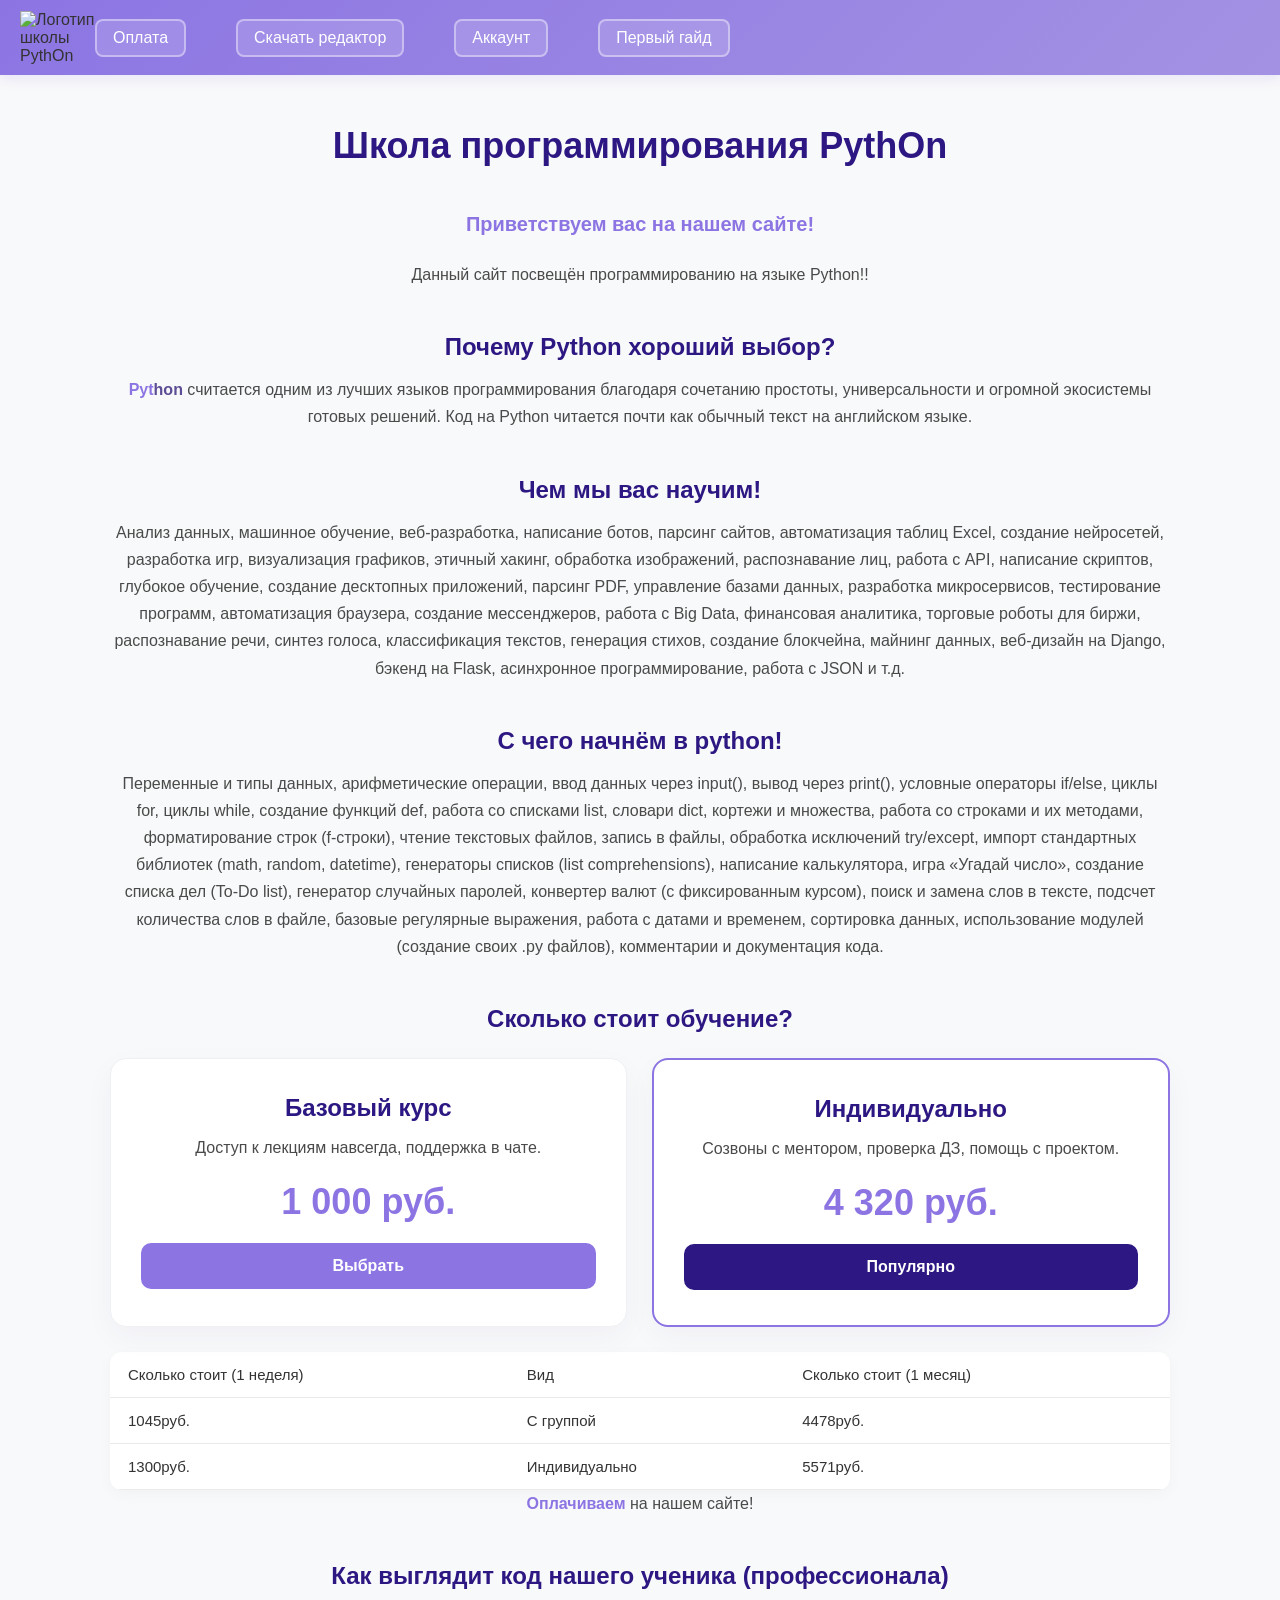
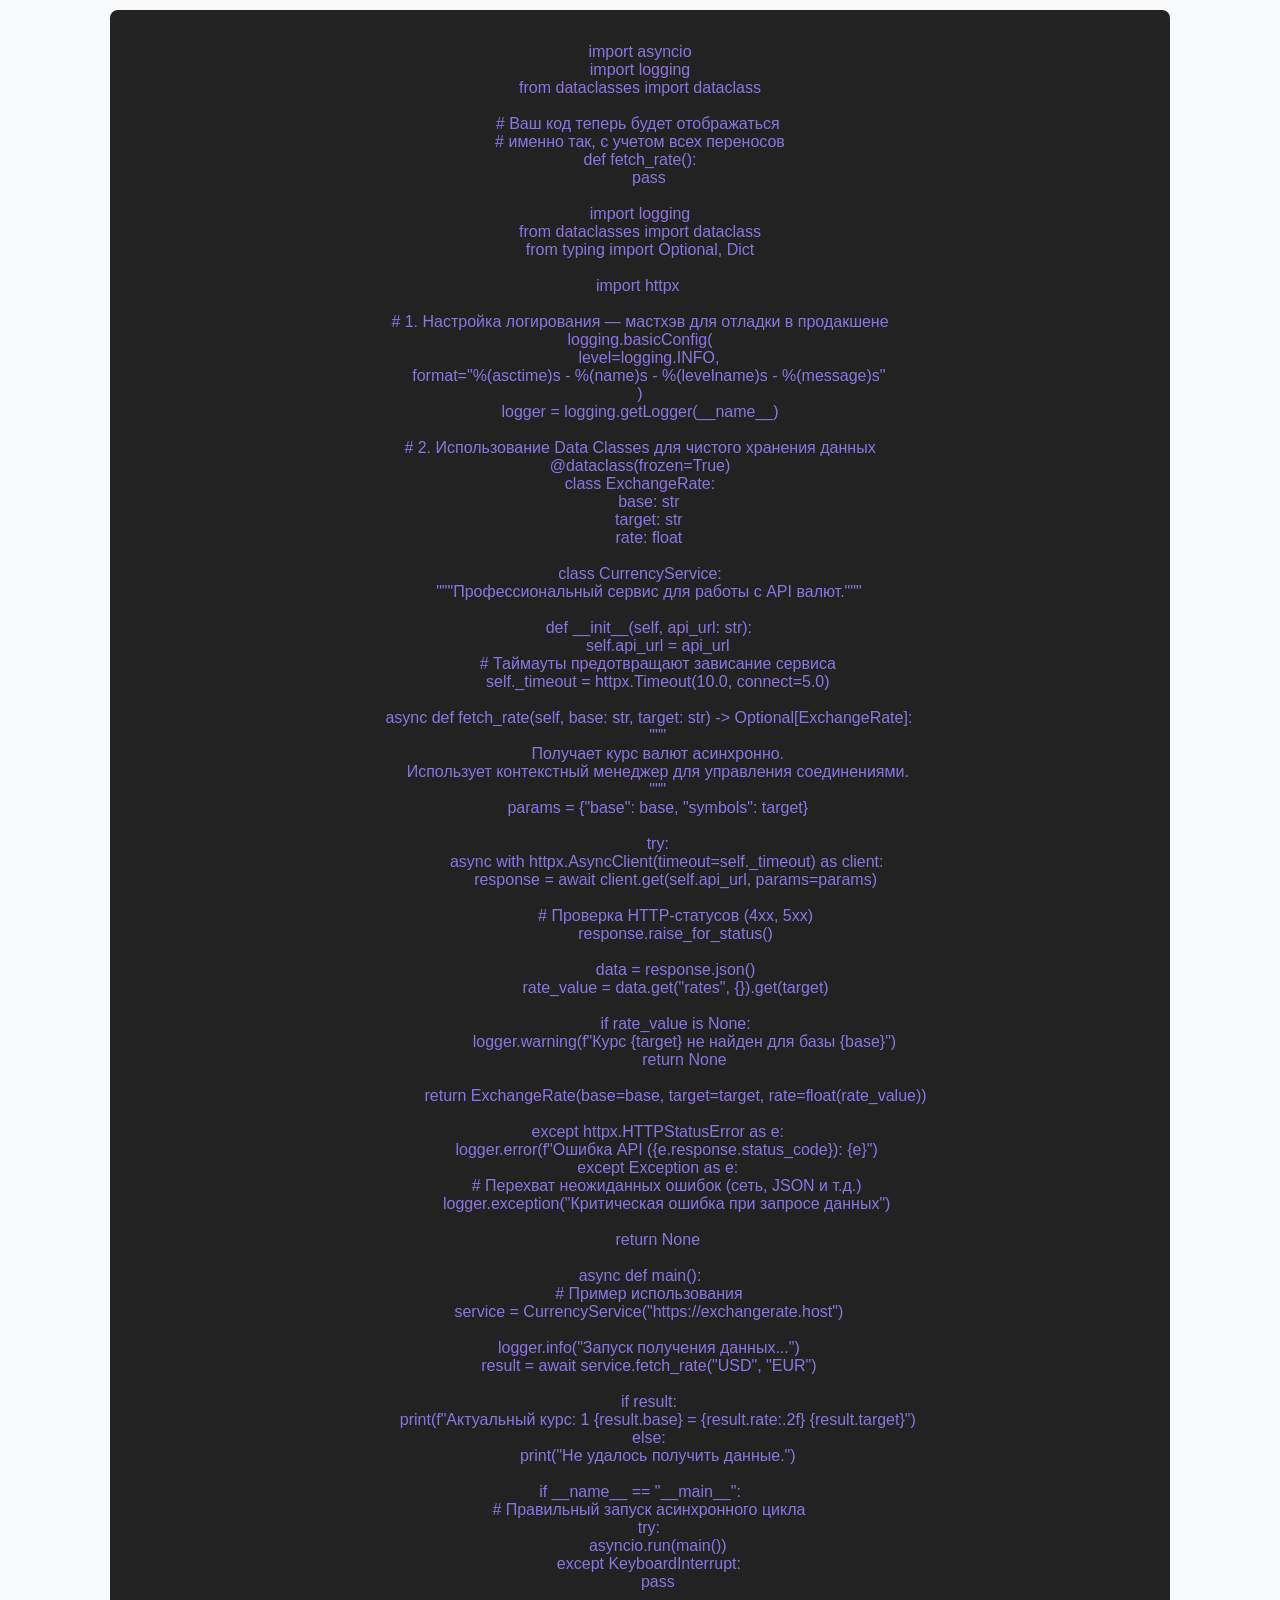
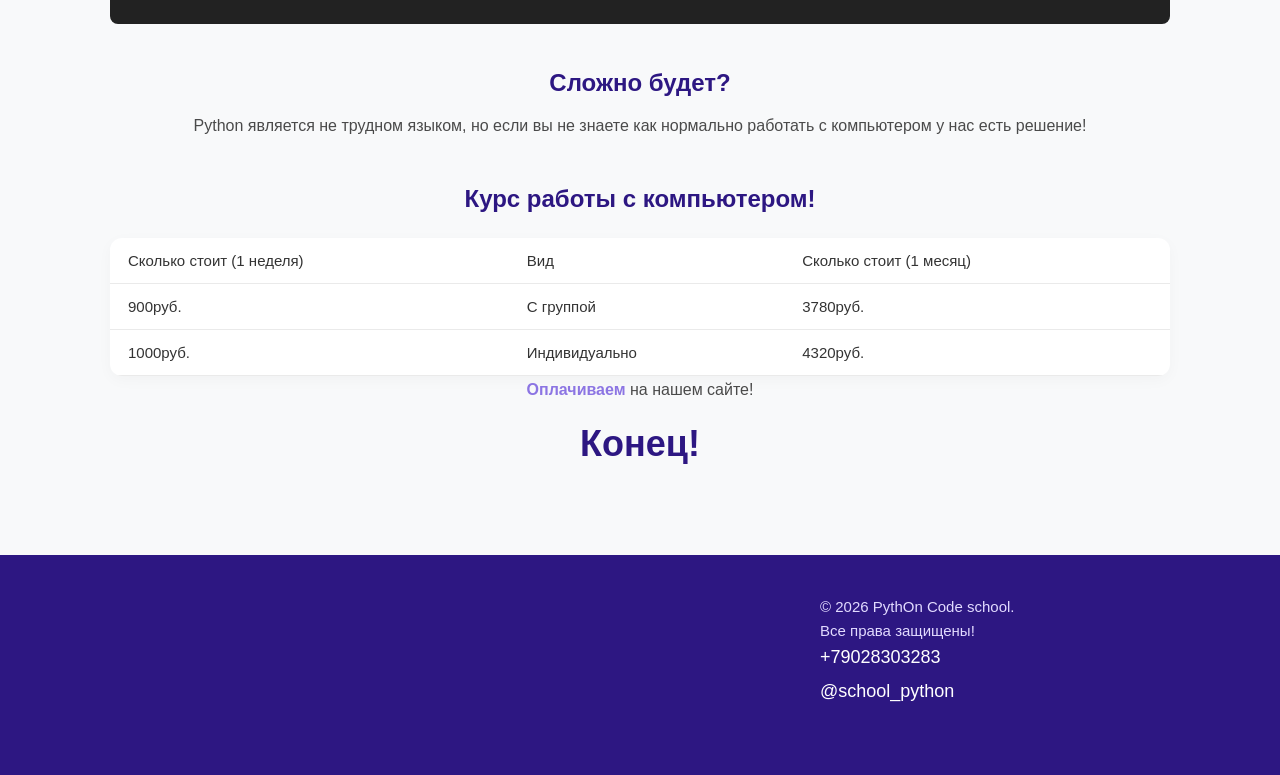
==== index.html @ 09052921 "Add files via upload" ====
<!DOCTYPE html>
<html>
<head>
    <meta charset="UTF-8">
    <title>PythOn Code school</title>
    <link rel="stylesheet" href="style.css">
</head>
    <body>
        <header>
            <img class="logo_python" src="image/python_image_logo_html.png" alt="Логотип школы PythOn">
            <a href="C:\Users\user\Desktop\Банин Даниил сайт\3index.html">Оплата</a>
            <a href="C:\Users\user\Desktop\Банин Даниил сайт\4index.html">Скачать редактор</a>
            <a href="C:\Users\user\Desktop\Банин Даниил сайт\2index.html">Аккаунт</a>
            <a href="C:\Users\user\Desktop\Банин Даниил сайт\5index.html">Первый гайд</a>
        </header>
        <main>
            <h1>Школа программирования PythOn</h1>
            <p class = "pa">Приветствуем вас на нашем сайте!</p>
            <p>Данный сайт посвещён программированию на языке Python!!</p>
            <h2>Почему Python хороший выбор?</h2>
            <p class="z"><span>Pyt</span><span class = "x">hon</span> считается одним из лучших языков программирования благодаря сочетанию простоты, универсальности и огромной экосистемы готовых решений. Код на Python читается почти как обычный текст на английском языке.</p>
            <h2>Чем мы вас научим!</h2>
            <p>Анализ данных, машинное обучение, веб-разработка, написание ботов, парсинг сайтов, автоматизация таблиц Excel, создание нейросетей, разработка игр, визуализация графиков, этичный хакинг, обработка изображений, распознавание лиц, работа с API, написание скриптов, глубокое обучение, создание десктопных приложений, парсинг PDF, управление базами данных, разработка микросервисов, тестирование программ, автоматизация браузера, создание мессенджеров, работа с Big Data, финансовая аналитика, торговые роботы для биржи, распознавание речи, синтез голоса, классификация текстов, генерация стихов, создание блокчейна, майнинг данных, веб-дизайн на Django, бэкенд на Flask, асинхронное программирование, работа с JSON и т.д.</p>
            <h2>С чего начнём в python!</h2>
            <p>Переменные и типы данных, арифметические операции, ввод данных через input(), вывод через print(), условные операторы if/else, циклы for, циклы while, создание функций def, работа со списками list, словари dict, кортежи и множества, работа со строками и их методами, форматирование строк (f-строки), чтение текстовых файлов, запись в файлы, обработка исключений try/except, импорт стандартных библиотек (math, random, datetime), генераторы списков (list comprehensions), написание калькулятора, игра «Угадай число», создание списка дел (To-Do list), генератор случайных паролей, конвертер валют (с фиксированным курсом), поиск и замена слов в тексте, подсчет количества слов в файле, базовые регулярные выражения, работа с датами и временем, сортировка данных, использование модулей (создание своих .py файлов), комментарии и документация кода.</p>
            <h2>Сколько стоит обучение?</h2>

<div class="tariffs-container">
    <div class="tariff-card">
        <h3>Базовый курс</h3>
        <p>Доступ к лекциям навсегда, поддержка в чате.</p>
        <div class="price">1 000 руб.</div>
        <a href="C:\Users\user\Desktop\Банин Даниил сайт\3index.html" class="btn">Выбрать</a>
    </div>

    <div class="tariff-card" style="border: 2px solid #8C75E3;">
        <h3>Индивидуально</h3>
        <p>Созвоны с ментором, проверка ДЗ, помощь с проектом.</p>
        <div class="price">4 320 руб.</div>
        <a href="C:\Users\user\Desktop\Банин Даниил сайт\3index.html" class="btn" style="background-color: #2D1782;">Популярно</a>
    </div>
</div>

            <table>
                <tr>
                    <td>Сколько стоит (1 неделя)</td>
                    <td>Вид</td>
                    <td>Сколько стоит (1 месяц)</td>
                </tr>
                <tr>
                    <td>1045руб.</td>
                    <td>С группой</td>
                    <td>4478руб.</td>
                </tr>
                <tr>
                    <td>1300руб.</td>
                    <td>Индивидуально</td>
                    <td>5571руб.</td>
                </tr>
            </table>
            <p><a class= "my-link" href = "C:\Users\user\Desktop\Банин Даниил сайт\3index.html">Оплачиваем </a> на нашем сайте!</p>
            <div class="code-container">
    <h2>Как выглядит код нашего ученика (профессионала)</h2>
    <pre><code class="b">
import asyncio
import logging
from dataclasses import dataclass

# Ваш код теперь будет отображаться 
# именно так, с учетом всех переносов
def fetch_rate():
    pass

import logging
from dataclasses import dataclass
from typing import Optional, Dict

import httpx 

# 1. Настройка логирования — мастхэв для отладки в продакшене
logging.basicConfig(
    level=logging.INFO,
    format="%(asctime)s - %(name)s - %(levelname)s - %(message)s"
)
logger = logging.getLogger(__name__)

# 2. Использование Data Classes для чистого хранения данных
@dataclass(frozen=True)
class ExchangeRate:
    base: str
    target: str
    rate: float

class CurrencyService:
    """Профессиональный сервис для работы с API валют."""
    
    def __init__(self, api_url: str):
        self.api_url = api_url
        # Таймауты предотвращают зависание сервиса
        self._timeout = httpx.Timeout(10.0, connect=5.0)

    async def fetch_rate(self, base: str, target: str) -> Optional[ExchangeRate]:
        """
        Получает курс валют асинхронно.
        Использует контекстный менеджер для управления соединениями.
        """
        params = {"base": base, "symbols": target}
        
        try:
            async with httpx.AsyncClient(timeout=self._timeout) as client:
                response = await client.get(self.api_url, params=params)
                
                # Проверка HTTP-статусов (4xx, 5xx)
                response.raise_for_status()
                
                data = response.json()
                rate_value = data.get("rates", {}).get(target)
                
                if rate_value is None:
                    logger.warning(f"Курс {target} не найден для базы {base}")
                    return None
                
                return ExchangeRate(base=base, target=target, rate=float(rate_value))
                
        except httpx.HTTPStatusError as e:
            logger.error(f"Ошибка API ({e.response.status_code}): {e}")
        except Exception as e:
            # Перехват неожиданных ошибок (сеть, JSON и т.д.)
            logger.exception("Критическая ошибка при запросе данных")
        
        return None

async def main():
    # Пример использования
    service = CurrencyService("https://exchangerate.host")
    
    logger.info("Запуск получения данных...")
    result = await service.fetch_rate("USD", "EUR")
    
    if result:
        print(f"Актуальный курс: 1 {result.base} = {result.rate:.2f} {result.target}")
    else:
        print("Не удалось получить данные.")

if __name__ == "__main__":
    # Правильный запуск асинхронного цикла
    try:
        asyncio.run(main())
    except KeyboardInterrupt:
        pass
    </code></pre></div>
            <h2>Сложно будет?</h2>
            <p>Python является не трудном языком, но если вы не знаете как нормально работать с компьютером у нас есть решение!</p>
            <h2>Курс работы с компьютером!</h2>
            <table>
                <tr>
                    <td>Сколько стоит (1 неделя)</td>
                    <td>Вид</td>
                    <td>Сколько стоит (1 месяц)</td>
                </tr>
                <tr>
                    <td>900руб.</td>
                    <td>С группой</td>
                    <td>3780руб.</td>
                </tr>
                <tr>
                    <td>1000руб.</td>
                    <td>Индивидуально</td>
                    <td>4320руб.</td>
                </tr>
            </table>
            <p><a class= "my-link" href = "C:\Users\user\Desktop\Банин Даниил сайт\3index.html">Оплачиваем </a> на нашем сайте!</p>
            <h1>Конец!</h1>
        </main>
    <footer>
        <div class="footer-container">
            <div class="contact-links">
                <p>© 2026 PythOn Code school.<br> Все права защищены!</p>
                <a href="tel:+79028303283">+79028303283</a>
                <a href="https://t.me">@school_python</a>
            </div>
        </div>
    </footer>

    </body>
</html>
---- style.css ----
* { 
    margin: 0; 
    padding: 0; 
    box-sizing: border-box; 
    font-family: -apple-system, BlinkMacSystemFont, "Segoe UI", Roboto, Arial, sans-serif; 
  } 
  
  body { 
    background-color: #f8f9fa; 
    color: #333333; 
  } 
  
  header { 
    background-image: linear-gradient(135deg, #8C75E3, #A392E3); 
    height: 75px; 
    display: flex; 
    justify-content: flex-start; 
    align-items: center; 
    padding: 0 20px; 
    box-shadow: 0 4px 12px rgba(140, 117, 227, 0.15); 
  } 
  
  header a { 
    text-align: center; 
    border: 2px solid rgba(255, 255, 255, 0.4); 
    background-color: rgba(255, 255, 255, 0.15); 
    border-radius: 8px; 
    text-decoration: none; 
    color: white; 
    padding: 8px 16px; 
    margin-right: 50px;
    font-weight: 500; 
    transition: all 0.25s ease;
  } 
  
  header a:hover { 
    color: #2D1782; 
    background-color: white; 
    border-color: white; 
    box-shadow: 0 4px 10px rgba(0, 0, 0, 0.1); 
  } 
  
  header a:focus { 
    color: #2D1782; 
    background-color: #D6CFFF; 
    border-color: #8C75E3; 
  } 
  
  main { 
    max-width: 1100px; 
    margin: 0 auto; 
    padding: 50px 20px; 
    text-align: center;
  } 
  
  h1 { 
    font-size: 36px; 
    text-align: center; 
    color: #2D1782; 
    margin-bottom: 40px; 
  } 
  
  h2 { 
    font-size: 24px; 
    color: #2D1782; 
    margin-top: 45px; 
    margin-bottom: 15px; 
  } 
  
  main p { 
    font-size: 16px; 
    line-height: 1.7; 
    color: #4a4a4a; 
    margin-bottom: 20px; 
  } 
  
  .pa { 
    font-size: 20px; 
    font-weight: bold; 
    color: #8C75E3; 
  } 
  
  .m { 
    border-left: 4px solid #8C75E3; 
    color: #2D1782; 
    padding: 0 15px; 
    background: #f1eeff; 
  } 
  
  span { 
    color: #8C75E3; 
    font-weight: bold; 
  } 
  
  .x { 
    color: #5C4D95; 
  } 
  
  pre { 
    color: #8C75E3; 
    background-color: #222; 
    padding: 15px; 
    border-radius: 8px; 
    font-family: monospace; 
    overflow-x: auto; 
    margin: 20px 0; 
  } 
  
  .my-link { 
    color: #8C75E3; 
    text-decoration: none; 
    font-weight: bold; 
  } 
  
  .my-link:hover { 
    text-decoration: underline; 
  } 
  
  .tariffs-container { 
    display: flex; 
    gap: 25px; 
    justify-content: space-between; 
    margin-top: 25px; 
    flex-wrap: wrap; 
  } 
  
  .tariff-card { 
    background: white; 
    border-radius: 16px; 
    padding: 35px 30px; 
    flex: 1; 
    min-width: 280px; 
    text-align: center; 
    box-shadow: 0 10px 30px rgba(45, 23, 130, 0.04); 
    border: 1px solid #eef0f3; 
    transition: transform 0.3s ease, box-shadow 0.3s ease; 
    position: relative; 
  } 
  
  .tariff-card:last-child { 
    border: 2px solid #8C75E3; 
  } 
  
  .tariff-card:hover { 
    transform: translateY(-8px); 
    box-shadow: 0 15px 35px rgba(45, 23, 130, 0.12); 
  } 
  
  .tariff-card h3 { 
    color: #2D1782; 
    font-size: 24px; 
    margin-bottom: 12px; 
  } 
  
  .tariff-card .price { 
    font-size: 36px; 
    font-weight: bold; 
    color: #8C75E3; 
    margin: 20px 0; 
  } 
  
  main .tariff-card a { 
    display: block; 
    background-color: #8C75E3; 
    color: white; 
    padding: 14px; 
    border-radius: 10px; 
    text-decoration: none; 
    font-weight: bold; 
    margin-top: 20px; 
    transition: background-color 0.2s ease, transform 0.1s ease; 
  } 
  
  .tariff-card:last-child a { 
    background-color: #2D1782; 
  } 
  
  main .tariff-card a:hover { 
    background-color: #2D1782; 
    box-shadow: 0 5px 15px rgba(140, 117, 227, 0.3); 
  } 
  
  .tariff-card:last-child a:hover { 
    background-color: #1a0e54; 
    box-shadow: 0 5px 15px rgba(45, 23, 130, 0.3); 
  } 
  
  table { 
    width: 100%; 
    border-collapse: collapse; 
    margin-top: 25px; 
    background-color: white; 
    border-radius: 12px; 
    overflow: hidden; 
    box-shadow: 0 4px 15px rgba(0, 0, 0, 0.03); 
  } 
  
  th, td { 
    padding: 14px 18px; 
    text-align: left; 
    border-bottom: 1px solid #eaeaea; 
    font-size: 15px; 
  } 
  
  th { 
    background-color: #2D1782; 
    color: white; 
    font-weight: 600; 
    text-transform: uppercase; 
    font-size: 13px; 
    letter-spacing: 0.5px; 
  } 
  
  td { 
    color: #333333; 
  } 
  
  footer { 
    background-color: #2D1782; 
    color: white; 
    padding: 40px 20px; 
    display: flex; 
    justify-content: space-between; 
    align-items: flex-start; 
    flex-wrap: wrap; 
    gap: 30px; 
    width: 100%; 
  } 
  
  .footer-review { 
    max-width: 450px; 
  } 
  
  footer h4 { 
    font-size: 20px; 
    color: #D6CFFF; 
    margin-bottom: 12px; 
  } 
  
  .footer-contacts { 
    display: flex; 
    flex-direction: column; 
    align-items: flex-end; 
    gap: 15px; 
  } 
  
  .contact-links a { 
    display: block; 
    color: white; 
    text-decoration: none; 
    font-size: 18px; 
    margin-bottom: 5px; 
    transition: color 0.2s; 
  } 
  
  .contact-links a:hover { 
    color: #D6CFFF; 
  } 

  .logo_python {
      width: 75px;
  }

  .contact-links {
    color: #E2DBFF; 
    font-size: 15px; 
    line-height: 1.6; 
    margin-left: 800px;
    margin-bottom: 30px;
  }
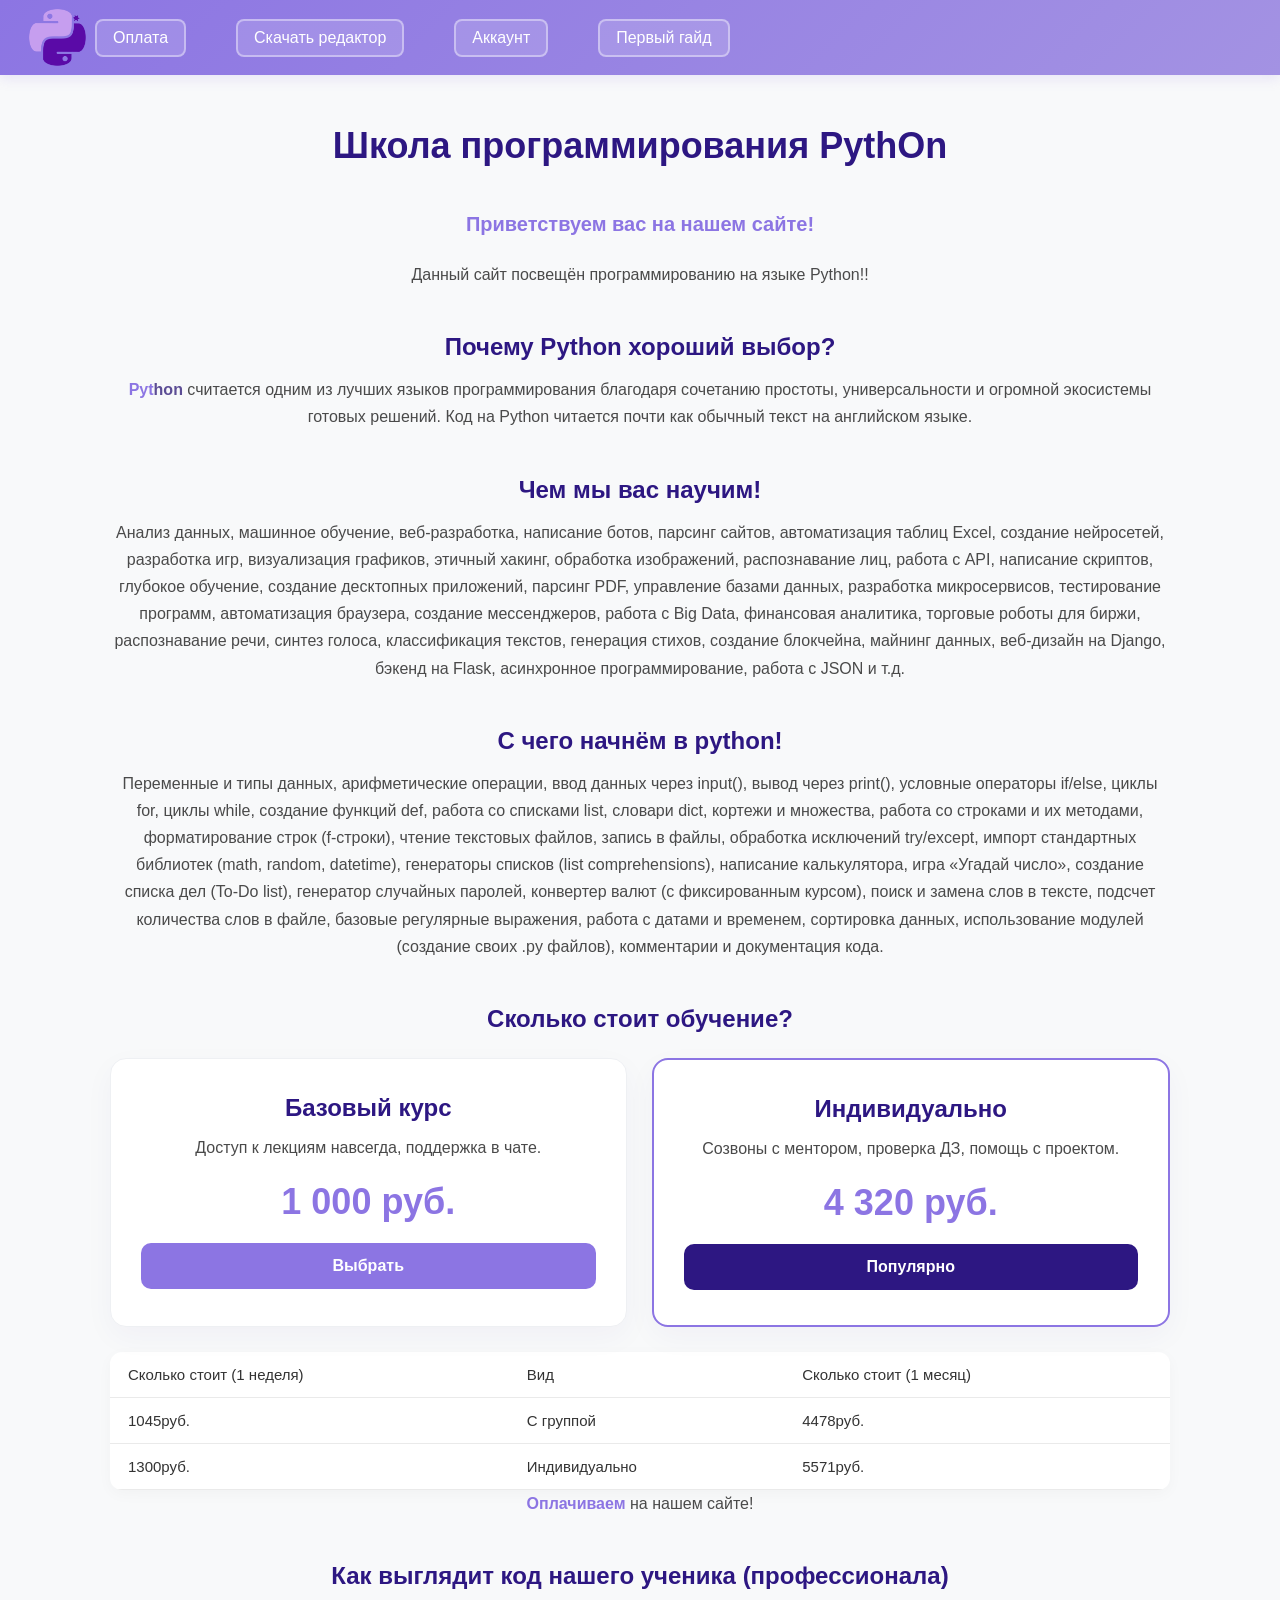
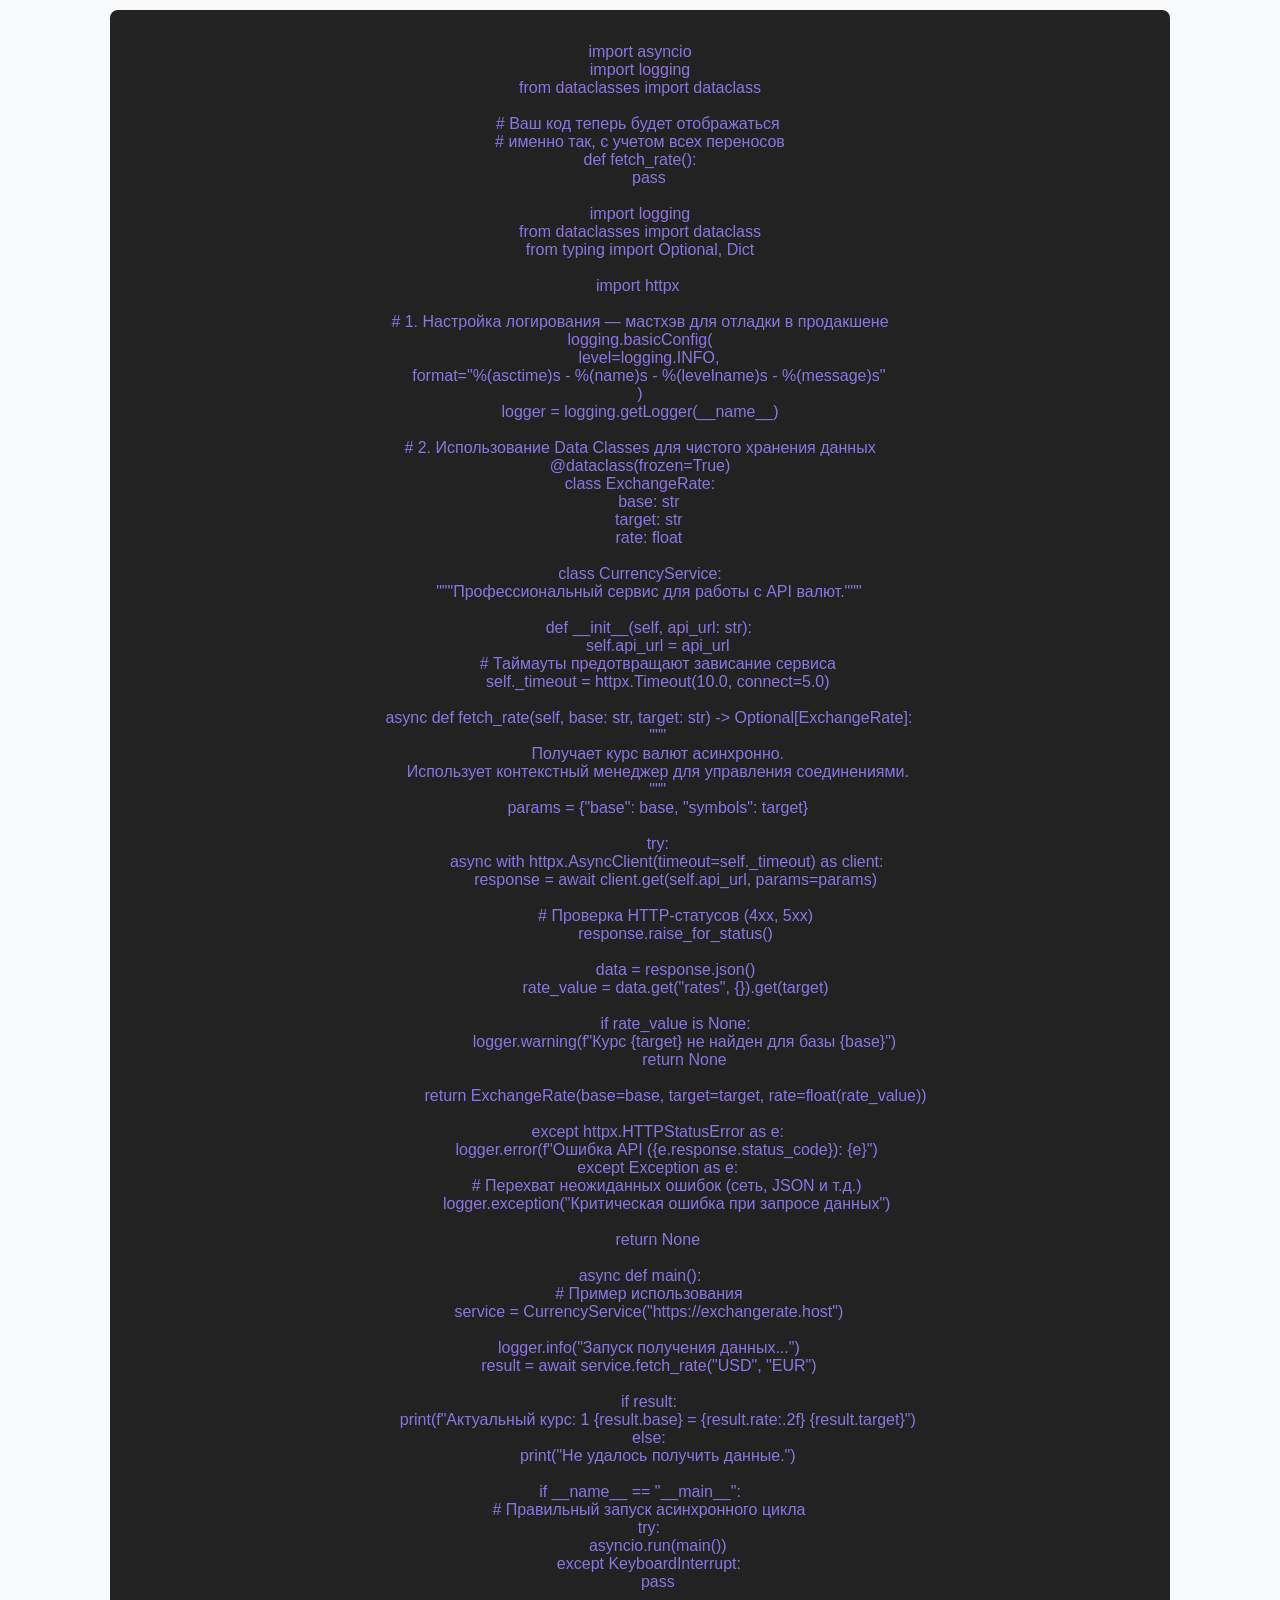
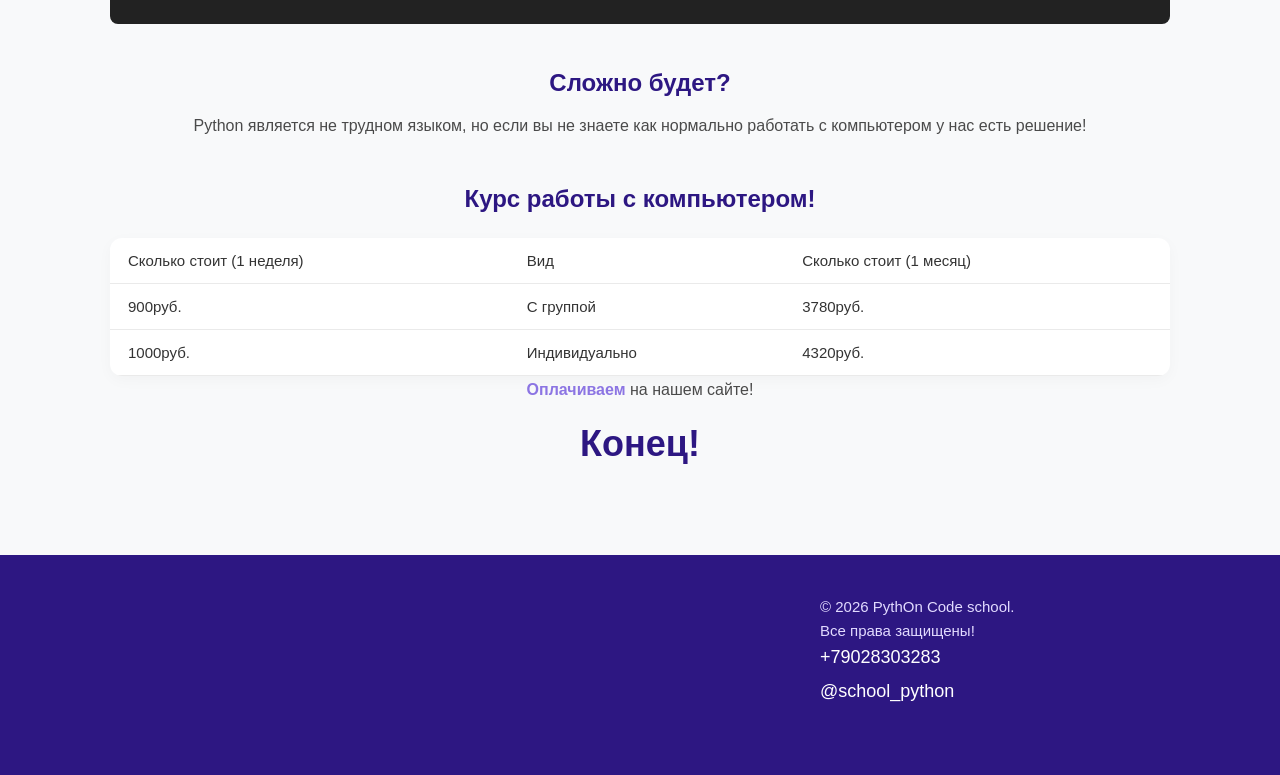
==== commit 458d009c: "Update index.html" ====
--- a/index.html
+++ b/index.html
@@ -8,10 +8,10 @@
     <body>
         <header>
             <img class="logo_python" src="image/python_image_logo_html.png" alt="Логотип школы PythOn">
-            <a href="C:\Users\user\Desktop\Банин Даниил сайт\3index.html">Оплата</a>
-            <a href="C:\Users\user\Desktop\Банин Даниил сайт\4index.html">Скачать редактор</a>
-            <a href="C:\Users\user\Desktop\Банин Даниил сайт\2index.html">Аккаунт</a>
-            <a href="C:\Users\user\Desktop\Банин Даниил сайт\5index.html">Первый гайд</a>
+            <a href="3index.html">Оплата</a>
+            <a href="4index.html">Скачать редактор</a>
+            <a href="2index.html">Аккаунт</a>
+            <a href="5index.html">Первый гайд</a>
         </header>
         <main>
             <h1>Школа программирования PythOn</h1>
@@ -183,4 +183,4 @@
     </footer>
 
     </body>
-</html>+</html>
